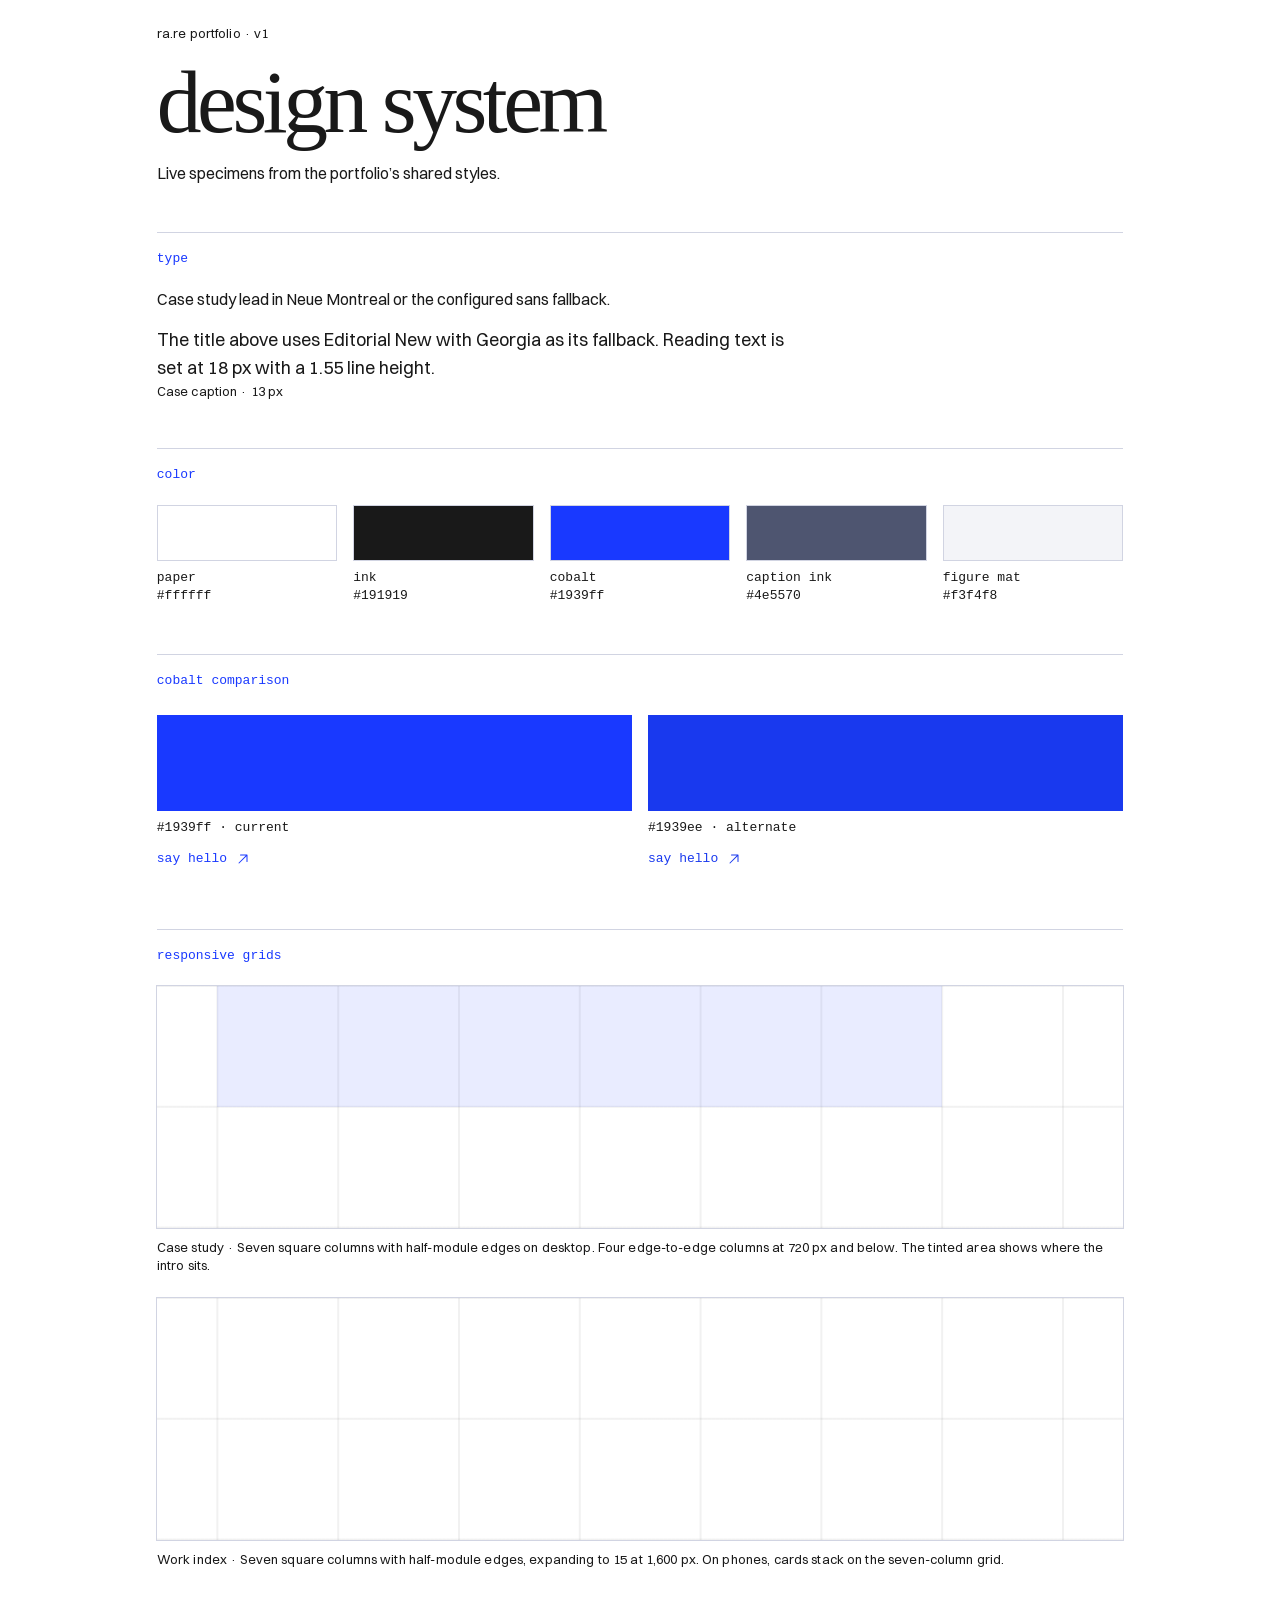
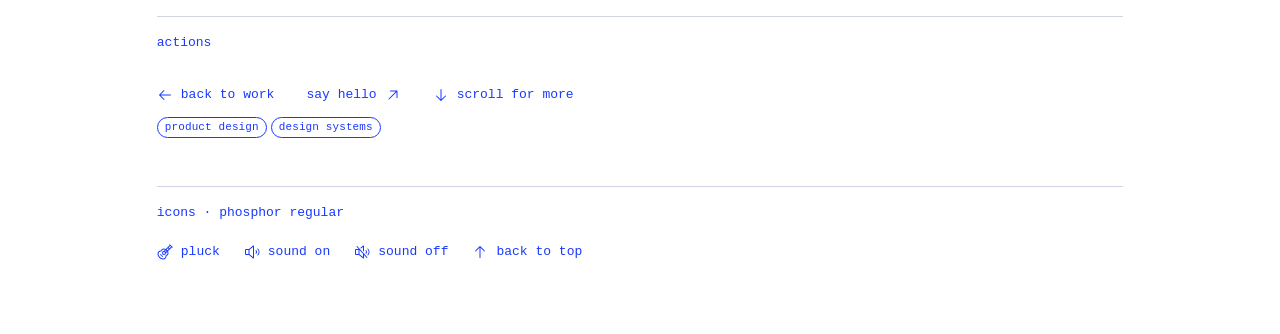
==== docs/design-system.html @ df11e6fc "Set portfolio cobalt to #1939ff and publish design system" ====
<!doctype html>
<html lang="en" data-type="editorial">
<head>
<meta charset="utf-8">
<meta name="viewport" content="width=device-width, initial-scale=1">
<title>ra.re portfolio design system v1</title>
<link rel="stylesheet" href="./variants.css?v=63">
<link rel="stylesheet" href="./content.css?v=2">
<link rel="stylesheet" href="./catalog.css?v=20">
<link rel="stylesheet" href="./work/case-study.css?v=5">
<style>
  .specimen { max-width: 1120px; padding-block: 24px 72px; }
  .specimen .work-case { padding-block: 0; }
  .specimen-section { border-top: 1px solid #d1d4e2; margin-top: 48px; padding-top: 16px; }
  .specimen-section > h2 { margin-bottom: 20px; color: var(--cobalt); font: 400 13px/1.55 var(--mono); }
  .specimen .case-reading { margin-top: 16px; }
  .specimen-actions { display: flex; flex-wrap: wrap; gap: 4px 32px; }
  .icon-samples { display: flex; flex-wrap: wrap; gap: 12px 24px; color: var(--cobalt); }
  .icon-samples > span { display: inline-flex; align-items: center; gap: 8px; font: 400 13px/1.4 var(--mono); }
  .swatches { display: grid; grid-template-columns: repeat(auto-fit, minmax(132px, 1fr)); gap: 16px; }
  .swatches figure { margin: 0; }
  .swatch { display: block; min-height: 56px; background: var(--sample); border: 1px solid #d1d4e2; }
  .swatches figcaption { margin-top: 8px; font: 400 13px/1.4 var(--mono); }
  .blue-comparison { display: grid; grid-template-columns: repeat(2, minmax(0, 1fr)); gap: 16px; margin-top: 24px; }
  .blue-comparison .swatch { min-height: 96px; border: 0; }
  .blue-comparison .cta { text-transform: lowercase; }
  .grid-specimen { container-type: inline-size; outline: 1px solid #d1d4e2; }
  .grid-specimen :is(.case-study, .work-index) { min-height: calc(2 * var(--module-size)); }
  .grid-specimen .case-study { padding-block: 0; }
  .grid-specimen .case-intro { background: #1939ff18; padding: 0; }
  .grid-specimen .work-index::before { mask-image: none; }
  .grid-caption { margin-block: 10px 24px; }
</style>
</head>
<body>
<main class="frame specimen">
  <header class="work-case">
    <p class="micro">ra.re portfolio · v1</p>
    <h1>design system</h1>
    <p>Live specimens from the portfolio’s shared styles.</p>
  </header>

  <section class="specimen-section" aria-labelledby="type-title">
    <h2 id="type-title">type</h2>
    <div class="work-case"><p>Case study lead in Neue Montreal or the configured sans fallback.</p></div>
    <p class="case-reading">The title above uses Editorial New with Georgia as its fallback. Reading text is set at 18 px with a 1.55 line height.</p>
    <p class="micro">Case caption · 13 px</p>
  </section>

  <section class="specimen-section" aria-labelledby="color-title">
    <h2 id="color-title">color</h2>
    <div class="swatches">
      <figure><span class="swatch" style="--sample:#fff"></span><figcaption>paper<br>#ffffff</figcaption></figure>
      <figure><span class="swatch" style="--sample:var(--ink)"></span><figcaption>ink<br>#191919</figcaption></figure>
      <figure><span class="swatch" style="--sample:var(--cobalt)"></span><figcaption>cobalt<br>#1939ff</figcaption></figure>
      <figure><span class="swatch" style="--sample:#4e5570"></span><figcaption>caption ink<br>#4e5570</figcaption></figure>
      <figure><span class="swatch" style="--sample:#f3f4f8"></span><figcaption>figure mat<br>#f3f4f8</figcaption></figure>
    </div>
  </section>

  <section class="specimen-section" aria-labelledby="blue-comparison">
    <h2 id="blue-comparison">cobalt comparison</h2>
    <div class="swatches blue-comparison">
      <figure style="--cobalt:#1939ff">
        <span class="swatch" style="--sample:var(--cobalt)"></span>
        <figcaption>#1939ff · current</figcaption>
        <a class="cta" href="mailto:hello@ra-re.agency"><span>say hello</span><svg class="cta-icon" aria-hidden="true"><use href="./assets/interface-icons.svg?v=3#arrow-up-right"/></svg></a>
      </figure>
      <figure style="--cobalt:#1939ee">
        <span class="swatch" style="--sample:var(--cobalt)"></span>
        <figcaption>#1939ee · alternate</figcaption>
        <a class="cta" href="mailto:hello@ra-re.agency"><span>say hello</span><svg class="cta-icon" aria-hidden="true"><use href="./assets/interface-icons.svg?v=3#arrow-up-right"/></svg></a>
      </figure>
    </div>
  </section>

  <section class="specimen-section" aria-labelledby="grid-title">
    <h2 id="grid-title">responsive grids</h2>
    <div class="grid-specimen" aria-hidden="true">
      <div class="frame case-study"><div class="case-intro"></div></div>
    </div>
    <p class="micro grid-caption">Case study · Seven square columns with half-module edges on desktop. Four edge-to-edge columns at 720 px and below. The tinted area shows where the intro sits.</p>
    <div class="grid-specimen" aria-hidden="true"><div class="work-index"></div></div>
    <p class="micro grid-caption">Work index · Seven square columns with half-module edges, expanding to 15 at 1,600 px. On phones, cards stack on the seven-column grid.</p>
  </section>

  <section class="specimen-section" aria-labelledby="actions-title">
    <h2 id="actions-title">actions</h2>
    <div class="specimen-actions">
      <a class="cta" href="./index.html#work-title">
        <svg class="cta-icon" aria-hidden="true" focusable="false"><use href="./assets/interface-icons.svg?v=3#arrow-left"/></svg>
        <span>back to work</span>
      </a>
      <a class="cta" href="mailto:hello@ra-re.agency">
        <span>say hello</span>
        <svg class="cta-icon" aria-hidden="true" focusable="false"><use href="./assets/interface-icons.svg?v=3#arrow-up-right"/></svg>
      </a>
      <a class="cta" href="./index.html#about">
        <svg class="cta-icon" aria-hidden="true" focusable="false"><use href="./assets/interface-icons.svg?v=3#arrow-down"/></svg>
        <span>scroll for more</span>
      </a>
    </div>
    <div class="catalog-tags"><span class="micro">product design</span><span class="micro">design systems</span></div>
  </section>
  <section class="specimen-section" aria-labelledby="icons-title">
    <h2 id="icons-title">icons · phosphor regular</h2>
    <div class="icon-samples">
      <span><svg class="cta-icon" aria-hidden="true"><use href="./assets/interface-icons.svg?v=3#guitar"/></svg>pluck</span>
      <span><svg class="cta-icon" aria-hidden="true"><use href="./assets/interface-icons.svg?v=3#speaker"/></svg>sound on</span>
      <span><svg class="cta-icon" aria-hidden="true"><use href="./assets/interface-icons.svg?v=3#speaker-muted"/></svg>sound off</span>
      <span><svg class="cta-icon" aria-hidden="true"><use href="./assets/interface-icons.svg?v=3#arrow-up"/></svg>back to top</span>
    </div>
  </section>
</main>
</body>
</html>
---- docs/variants.css ----
@font-face{font-family:Geist;src:url('./assets/Geist.woff2') format('woff2');font-weight:400 600;font-display:swap}
@font-face{font-family:"Neue Montreal Mono";src:url('./assets/local-fonts/PPNeueMontrealMono-Book.otf') format('opentype'),local("PPNeueMontrealMono-Book"),local("PP Neue Montreal Mono Book");font-weight:400;font-display:swap}
@font-face{font-family:Switzer;src:url('./assets/Switzer-Regular.woff2') format('woff2');font-weight:400;font-display:swap}
@font-face{font-family:Eiko;src:local('PPEiko-MediumItalic'),local('PP Eiko Medium Italic');font-style:italic;font-weight:500}
@font-face{font-family:Editorial;src:url('./assets/local-fonts/PPEditorialNew-Regular.otf') format('opentype'),local('PPEditorialNew-Regular'),local('PP Editorial New Regular');font-weight:400}
@font-face{font-family:Montreal;src:url('./assets/local-fonts/PPNeueMontreal-Regular.otf') format('opentype'),local('PPNeueMontreal-Regular'),local('PP Neue Montreal Regular');font-weight:400}
:root{color-scheme:light;--ink:#191919;--cobalt:#1939ff;--margin:clamp(24px,6vw,100px);--sans:Geist,Switzer,Arial,sans-serif;--mono:"Neue Montreal Mono",ui-monospace,monospace;--micro:var(--mono);--case-face:Eiko,Georgia,serif;--case-style:italic;--case-weight:500}
:root[data-type="editorial"]{--sans:Montreal,Switzer,Arial,sans-serif;--micro:var(--sans);--case-face:Editorial,Georgia,serif;--case-style:normal;--case-weight:400}
*{box-sizing:border-box}
[hidden]{display:none!important}
body{margin:0;color:var(--ink);background:white;font-family:var(--sans)}
main{background:white}
h1,h2,h3,p,ul{margin:0}
.frame,.ribbon-intro,.ribbon-controls{width:min(100%,1600px);margin-inline:auto;padding-inline:var(--margin)}
.grid{display:grid;grid-template-columns:repeat(12,minmax(0,1fr));column-gap:24px}
.paper{position:relative;isolation:isolate}
.paper::before{
  content:"";
  position:absolute;
  inset:0;
  z-index:-1;
  pointer-events:none;
  background-image:radial-gradient(circle,rgba(25,57,255,.52) .82px,transparent 1.17px);
  background-size:15px 15px;
  background-position:6px 6px;

}
.paper::before,.dot-study{
  opacity:var(--hero-dot-opacity,1);
  mask-image:linear-gradient(to bottom,#000 0%,#000 var(--hero-dot-fade-start,0px),transparent var(--hero-dot-fade-end,100%));
}
.ribbon-page .paper::before{display:none}
.dot-study,.paper:not(.has-dot-study)::before{
  position:fixed;inset:0;width:100%;height:100dvh;
  z-index:-1;pointer-events:none;
  mask-image:linear-gradient(#000,rgba(0,0,0,.42) 66%,transparent);
}
.ribbon-art svg{touch-action:pan-y pinch-zoom;user-select:none}
@media(prefers-reduced-motion:no-preference){
  #track{
    cursor:url("./assets/wand-cursor.svg?v=3") 10 10,crosshair;
  }
  #track:active{cursor:grabbing}
}
.ribbon-intro{padding-block:clamp(240px,60vh,720px) clamp(140px,27vh,360px);display:grid;justify-items:center;gap:20px;text-align:center;font-family:var(--mono)}
.ribbon-intro{font:400 13px/1.55 var(--mono);scroll-margin-top:60px}
.ribbon-intro h1{font:inherit}
.ribbon-intro > p{max-width:48ch;text-wrap:balance}
.ribbon-page{overflow-x:clip;text-transform:lowercase;--footer-edge:12px;--footer-row:44px}
.ribbon-art{
  width:100%;
  margin-inline:auto;
  position:relative;
  z-index:0;
}
.ribbon-art svg{overflow:visible}
.ribbon-rainbow{pointer-events:none}
.ribbon-rainbow path{fill:none}

.ribbon-art svg{width:100%;height:auto;display:block}
#track{fill:none;stroke:url(#ribbon-blue);stroke-width:68;stroke-linecap:round;stroke-linejoin:round}
.ribbon-hero{
  --hero-top:calc(60px + clamp(36px,6vw,88px));
  --controls-inset:clamp(96px,10svh,124px);
  min-height:calc(100svh - var(--hero-top));
  display:grid;
  grid-template-rows:minmax(0,1fr) auto;
  padding-bottom:var(--controls-inset);
  margin-bottom:40svh;
}
.ribbon-hero .ribbon-art{align-self:center}
.ribbon-hero .ribbon-art svg{
  max-height:max(72px,calc(100svh - var(--hero-top) - var(--controls-inset) - 52px));
}
.ribbon-controls[inert]{visibility:hidden}
.ribbon-controls{position:relative;z-index:1;display:flex;justify-content:center;align-items:center;gap:8px;padding-top:8px}
button{min-height:44px;padding:0 12px;border:0;background:transparent;color:inherit;font:inherit;font-size:14px;text-decoration:underline;text-underline-offset:4px;cursor:pointer}
a{color:inherit;text-underline-offset:.24em}
:focus-visible{outline:2px solid var(--cobalt);outline-offset:4px}
.work-index{padding-block:clamp(96px,13vw,184px)}
.work-overview #work-title{grid-column:1/4;font-size:22px;font-weight:400;letter-spacing:-.035em}
.work-list{grid-column:5/-1;list-style:none;padding:0}
.work-list li,.work-list a{display:flex;justify-content:space-between;align-items:baseline;gap:12px}
.work-list li{border-top:1px solid #bbb;padding:14px 0;font-size:clamp(19px,2.2vw,30px)}
.work-list a{width:100%}
.work-list li+li{margin-left:12%}
.micro{font:400 13px/1.4 var(--micro);letter-spacing:.01em}
.case{padding-block:clamp(96px,13vw,184px)}
.case-heading{margin-bottom:clamp(28px,5vw,72px)}
.case-heading h2{margin-top:16px;font-family:var(--case-face);font-size:clamp(44px,9.2vw,132px);font-weight:var(--case-weight);font-style:var(--case-style);letter-spacing:-.055em;line-height:1}
.case-art{background:var(--cobalt);color:white;min-height:clamp(260px,54vw,760px);display:grid;align-items:end;padding:clamp(16px,3vw,44px)}
.type-preview{padding-block:24px 40px;font-size:14px}
.type-preview fieldset{border:0;margin:0;padding:0}
.type-preview label{display:inline-flex;align-items:center;gap:5px;min-height:44px;margin-right:12px}
.font-status{font-size:13px;color:#555}
@media(max-width:640px){
  :root{--margin:24px}
  .grid{grid-template-columns:1fr;row-gap:24px}
  .work-overview #work-title,.work-list{grid-column:1/-1}
  .ribbon-art svg{aspect-ratio:360/342}
  .ribbon-controls button{padding-inline:0}
  .work-list li+li{margin-left:0}
}


.hero-menu{
  display:flex;
  align-items:center;
  justify-content:center;
  gap:8px;
  position:sticky;
  top:0;
  z-index:2;
  padding-block:8px;
  background:transparent;
  font:400 13px/1.4 var(--mono);
}
.hero-menu details{z-index:1}

.menu-toggle-icon path {
  transform-origin: center;
  transition: transform 240ms ease, opacity 140ms ease;
}

.hero-menu details[open] .menu-toggle-icon path:first-child {
  transform: rotate(45deg) translateY(5px);
}

.hero-menu details[open] .menu-toggle-icon path:nth-child(2) {
  opacity: 0;
  transform: scaleX(.45);
}

.hero-menu details[open] .menu-toggle-icon path:last-child {
  transform: rotate(-45deg) translateY(-5px);
}

@media (prefers-reduced-motion: reduce) {
  .menu-toggle-icon path { transition: none; }
}

.cta{
  display:inline-flex;
  align-items:center;
  gap:8px;
  min-width:44px;
  min-height:44px;
  color:var(--cobalt);
  font:400 13px/1.4 var(--mono);
  text-decoration:none;
  text-underline-offset:.24em;
}
@media(hover:hover){
  .cta:hover{text-decoration:underline}
}
.cta:focus-visible{
  outline:2px solid currentColor;
  outline-offset:3px;
}
.cta-icon{
  flex:none;
  width:16px;
  height:16px;
}
.hero-menu :is(.header-contact,.case-back){
  position:absolute;
  white-space:nowrap;
}
.header-contact{inset-inline-end:clamp(12px,3vw,40px)}
.hero-menu:has(details[open]) .header-contact{visibility:hidden}
.hero-menu summary{
  justify-content:center;
  padding-inline:10px;
  height:44px;
  list-style:none;
  cursor:pointer;
}
.hero-menu summary::-webkit-details-marker{display:none}
.hero-menu nav{
  position:absolute;
  top:100%;
  left:50%;
  transform:translateX(-50%);
  display:grid;
  min-width:160px;
  padding:8px 12px;
  background:white;
  border:1px solid #dedede;
}
.hero-menu nav a{display:block;padding:10px 4px}

.paper{
  margin-top:-60px;
  padding-top:calc(60px + clamp(36px,6vw,88px));
}
.hero-note{
  font:400 13px/1.55 var(--mono);
  color:#353541;
}

.hero-menu .motion-toggle{
  padding-inline:4px;
  text-align:left;
  font:inherit;
}

@media(hover:hover) and (pointer:fine){
  .ribbon-page{cursor:url("./assets/arrow-cursor.svg?v=3") 15 15,auto}
}

.ribbon-shading{pointer-events:none}
.ribbon-shading path{fill:none;stroke-linecap:round;stroke-linejoin:round}
#track.has-shading{stroke:transparent}

@media(hover:hover) and (pointer:fine){
  .ribbon-page[data-cursor="soft"]{cursor:url("./assets/cursor-soft.svg") 4 3,auto}
  .ribbon-page[data-cursor="flat"]{cursor:url("./assets/cursor-flat.svg?v=2") 11 11,auto}
}

.hero-menu,
.ribbon-intro,
.ribbon-intro .hero-note{
  color:var(--cobalt);
  text-transform:lowercase;
}

.work-index,
.case-study{
  position:relative;
  isolation:isolate;
  --module-size:12.5cqw;
  --grid-offset:calc(var(--module-size) / 2);
}
.work-index{
  container-type:inline-size;
  --inner-columns:7;
  --module-size:calc(100cqw / (var(--inner-columns) + 1));
  --panel-inset:.75px;
  --panel-padding:clamp(15px,1.65vw,30px);
  padding-block:0;
  scroll-margin-top:48px;
}
.work-index > .frame{
  width:100%;
  padding:0 calc(var(--module-size) / 2);
  grid-template-columns:repeat(var(--inner-columns),minmax(0,1fr));
  gap:0;
}
.work-index > .work-overview{
  padding-block:round(up,max(115vh,calc(3 * var(--module-size))),var(--module-size)) var(--module-size);
}
.work-index > .case{
  padding-block:var(--module-size);
}
.work-index :is(.ribbon-intro,.case-heading),
.work-overview > #work-title{
  --panel-gutter:calc(2 * var(--panel-inset));
  justify-self:start;
  align-self:start;
  width:fit-content;
  width:calc-size(max-content,round(up,size + var(--panel-gutter),var(--module-size)) - var(--panel-gutter));
  max-width:calc(100% - var(--panel-gutter));
  height:calc-size(auto,round(up,size + var(--panel-gutter),var(--module-size)) - var(--panel-gutter));
  margin:var(--panel-inset);
  padding:var(--panel-padding);
  background:#fff;
}
.work-index .case > *{grid-column:1/-1}
.work-index .case-art{
  grid-column:1/span 4;
  margin:var(--panel-inset);
  padding:var(--panel-padding);
  min-height:calc(3 * var(--module-size) - 2 * var(--panel-inset));
}
.work-overview #work-title{grid-column:1/3}
.work-index .work-list{
  grid-column:3/-1;
  display:grid;
  margin:0;
}
.work-index .work-list li{
  width:calc(3 * var(--module-size) - 2 * var(--panel-inset));
  height:calc(var(--module-size) - 2 * var(--panel-inset));
  margin:var(--panel-inset);
  padding:8px var(--panel-padding);
  background:#fff;
  border:0;
  align-items:center;
}
.work-index .work-list a{
  min-height:44px;
  align-items:center;
}
.portfolio-footer{
  display:grid;
  grid-template-rows:var(--footer-row);
  align-content:end;
  align-items:center;
  min-height:max(var(--module-size),calc(var(--footer-row) + 2 * var(--footer-edge)));
  padding-bottom:var(--footer-edge);
  color:var(--cobalt);
  font:400 13px/1.4 Montreal,Switzer,Arial,sans-serif;
}
.portfolio-footer p{
  grid-row:1;
  padding-inline:clamp(5px,1vw,12px);
  text-align:center;
}
.footer-copyright{grid-column:3}
.footer-name{grid-column:4}
.footer-agency{grid-column:7}
.portfolio-footer .footer-agency{text-align:right}
.work-index::before,
.case-study::before{
  content:"";
  position:absolute;
  inset:0;
  z-index:-1;
  pointer-events:none;
  --gridline:color-mix(in srgb, rgba(25,57,255,.20), rgba(119,119,119,.10) var(--grid-gray,100%));
  background-image:
    linear-gradient(to right,var(--gridline) .5px,transparent .5px,transparent calc(100% - .5px),var(--gridline) calc(100% - .5px)),
    linear-gradient(to bottom,var(--gridline) .5px,transparent .5px,transparent calc(100% - .5px),var(--gridline) calc(100% - .5px));
  background-size:var(--module-size) var(--module-size);
  background-position:var(--grid-offset) 0,0 0;
}
.work-index::before{
  mask-image:linear-gradient(transparent,#000 min(11vw,104px),#000 calc(100% - var(--module-size)),transparent);
}
@media(max-width:720px){
  .case-study{--module-size:25cqw;--grid-offset:0px}
  .work-index > .frame{
    grid-template-columns:repeat(var(--inner-columns),minmax(0,1fr));
    row-gap:0;
  }
  .work-overview #work-title,.work-index .work-list{grid-column:1/-1}
  .footer-copyright{grid-column:1 / span 2}
  .footer-name{grid-column:3 / span 3}
  .footer-agency{grid-column:6 / -1}
}

@media(max-width:360px){
  .portfolio-footer{font-size:11px}
}

@media(max-width:420px){
  .work-index .work-list li{width:calc(4 * var(--module-size) - 2 * var(--panel-inset))}
}

.work-grid-motion{
  position:fixed;
  inset:0;
  width:100%;
  height:100dvh;
  visibility:hidden;
  z-index:-1;
  pointer-events:none;
}
.paper:has(.work-grid-motion) .work-index::before{opacity:var(--grid-settle,0)}
.is-forming-grid .work-grid-motion{visibility:visible}

.hero-menu summary .menu-close-icon,
.hero-menu details[open] .menu-open-icon{display:none}
.hero-menu details[open] .menu-close-icon{display:block}
.back-to-top{
  position:fixed;
  left:var(--footer-edge);
  bottom:var(--footer-edge);
  z-index:3;
  display:grid;
  place-items:center;
  width:var(--footer-row);
  height:var(--footer-row);
  color:var(--cobalt);
  background:white;
}
.back-to-top:hover{background:#eef0ff}
.work-list .micro svg{vertical-align:middle}

.work-grid-reveal::before{
  clip-path:inset(0 0 max(0px,calc(100% - var(--grid-reveal,0px))) 0);
}

.work-index > .work-intro{
  display:grid;
  grid-template-columns:1fr;
  padding-top:var(--module-size);
}
.work-index .ribbon-intro{
  align-content:center;
}
@media(min-width:721px){
  .work-index > .work-intro{grid-template-columns:repeat(var(--inner-columns),minmax(0,1fr))}
  .work-index .ribbon-intro{grid-column:1/-1}
}
@media(min-width:1600px){
  .work-index{--inner-columns:15}
  .work-index .footer-agency{grid-column:-3}
}
.work-grid-reveal > .work-overview{
  padding-top:var(--module-size);
}

.sound-toggle{
  display:grid;place-items:center;width:44px;height:44px;
  color:#c32638;background:none;border:0;cursor:pointer;
}
.sound-toggle[aria-pressed="true"]{color:var(--cobalt)}

@media(prefers-reduced-motion:reduce){
  .ribbon-hero{margin-bottom:0}
}

@media (max-width: 720px), (hover: none) and (pointer: coarse){
  .ribbon-hero{margin-bottom:0}
}
---- docs/content.css ----
.wechselspiel-case {
  background: #fff;
}

.wechselspiel-case figure {
  margin: 0;
}

.wechselspiel-case .wechselspiel-menu {
  padding: clamp(16px, 4vw, 64px);
  background: var(--cobalt);
  color: #fff;
}

.wechselspiel-case .wechselspiel-pair {
  display: grid;
  grid-template-columns: repeat(2, minmax(0, 1fr));
  align-items: center;
  gap: clamp(8px, 3vw, 40px);
  max-width: 660px;
  margin-inline: auto;
}

.wechselspiel-case img {
  display: block;
  width: 100%;
  height: auto;
}

.wechselspiel-case figcaption {
  margin: 16px auto 0;
  max-width: 660px;
}

.wechselspiel-case .wechselspiel-process {
  padding: clamp(40px, 8vw, 120px) clamp(20px, 4vw, 56px) 0;
}

.wechselspiel-case .wechselspiel-process h3 {
  width: fit-content;
  border: 1px solid var(--cobalt);
  border-radius: 999px;
  padding: .15em .5em .25em;
  color: var(--cobalt);
  font: 400 clamp(32px, 7vw, 96px)/1 var(--sans);
  letter-spacing: -.055em;
}

.wechselspiel-case .wechselspiel-process p {
  max-width: 62ch;
  margin-block: clamp(24px, 4vw, 56px);
  font-size: clamp(16px, 1.8vw, 22px);
  line-height: 1.5;
}

.work-index > .project-index {
  padding-block: clamp(48px, 9vw, 140px);
}

#more-work { scroll-margin-top: 64px; }

.project-group {
  background: #fff;
  padding: clamp(20px, 4vw, 56px);
}

.project-group + .project-group {
  margin-top: clamp(30px, 6vw, 90px);
}

.project-group h2 {
  font-size: clamp(20px, 2vw, 28px);
  font-weight: 400;
  margin-bottom: 24px;
}

.project-grid {
  display: grid;
  grid-template-columns: repeat(2, minmax(0, 1fr));
  gap: clamp(28px, 5vw, 72px) clamp(16px, 3vw, 48px);
  list-style: none;
  padding: 0;
}

.project-group:first-child .project-card:first-child {
  grid-column: 1 / -1;
}

.project-card a {
  display: block;
  text-decoration: none;
}

.project-card a:hover h3 {
  color: var(--cobalt);
  text-decoration: underline;
}

.project-card-caption {
  padding-top: 14px;
}

.project-card-caption h3 {
  font-size: clamp(20px, 2.4vw, 34px);
  font-weight: 400;
  line-height: 1.1;
  letter-spacing: -.035em;
  margin: 6px 0 8px;
}

.project-card-caption p {
  max-width: 56ch;
  line-height: 1.45;
}

.work-cover {
  position: relative;
  isolation: isolate;
  display: grid;
  align-content: end;
  overflow: hidden;
  aspect-ratio: 8 / 5;
  padding: 6%;
  background: #edf0ff;
  color: #152cce;
}

.work-cover > span {
  position: relative;
  font-family: var(--case-face);
  font-style: var(--case-style);
  font-weight: var(--case-weight);
  font-size: clamp(27px, 4.6vw, 76px);
  line-height: .95;
  letter-spacing: -.045em;
  text-wrap: balance;
}

.work-cover img {
  position: absolute;
  inset: 0;
  width: 100%;
  height: 100%;
  object-fit: contain;
}

.cover-image {
  aspect-ratio: 2 / 1;
}

.cover-image img {
  object-fit: cover;
  object-position: center top;
}

.cover-mark img {
  inset: 14%;
  width: 72%;
  height: 72%;
}

.cover-composition {
  position: absolute;
  inset: 0;
  z-index: -1;
  pointer-events: none;
}

.cover-composition i {
  position: absolute;
  display: block;
  border: 1px solid currentColor;
  opacity: .5;
}

.cover-grid {
  color: #fff;
  background: #1939ff;
}

.cover-grid .cover-composition {
  background-image:
    linear-gradient(to right, #ffffff40 1px, transparent 1px),
    linear-gradient(to bottom, #ffffff40 1px, transparent 1px);
  background-size: 12.5% 20%;
}

.cover-grid i { inset: 20% 12.5% 40% 37.5%; }
.cover-grid i:nth-child(2) { inset: 40% 25% 40% 25%; }
.cover-grid i:nth-child(3) { inset: 20% 62.5% 20% 12.5%; }
.cover-sequence i { inset: 14% 18% 39% 49%; border-radius: 50%; }
.cover-sequence i:nth-child(2) { transform: translateX(-40%); }
.cover-sequence i:nth-child(3) { transform: translateX(40%); }
.cover-steps i { inset: 12% 16% 61% 52%; background: #1939ff1c; }
.cover-steps i:nth-child(2) { transform: translate(-25%, 60%); }
.cover-steps i:nth-child(3) { transform: translate(-50%, 120%); }
.cover-query i { inset: 26% 14% 56% 14%; border-radius: 999px; }
.cover-query i:nth-child(2) { inset: 32% auto auto 20%; width: 18%; }
.cover-query i:nth-child(3) { inset: 47% 34% auto 20%; }
.cover-signal { color: #fff; background: #131e6a; }
.cover-signal i { inset: 5% 8% 35% 38%; transform: rotate(-25deg); border-radius: 50%; }
.cover-signal i:nth-child(2) { transform: rotate(0); }
.cover-signal i:nth-child(3) { transform: rotate(25deg); }
.cover-wordmark { align-content: center; text-align: center; background: #f3f3ef; }
.cover-wordmark i { inset: 8%; }
.cover-wordmark i:nth-child(n + 2) { display: none; }

.work-case-page { text-transform: lowercase; }
.work-case { padding-block: clamp(28px, 6vw, 92px); }
.work-case header { max-width: 72ch; }
.work-case h1 {
  font-family: var(--case-face);
  font-style: var(--case-style);
  font-weight: var(--case-weight);
  font-size: clamp(38px, 7vw, 100px);
  line-height: .99;
  letter-spacing: -.05em;
  margin-block: 16px;
  text-wrap: balance;
}
.work-case header > p:last-child { font-size: clamp(17px, 2vw, 23px); line-height: 1.45; }
.case-visuals { display: grid; gap: 24px; margin-block: clamp(28px, 5vw, 72px); }
.case-visuals figure { margin: 0; }
.case-visuals figure img { display: block; width: 100%; max-height: 75svh; object-fit: contain; background: #edf0ff; }
.case-visuals figcaption { margin-top: 8px; }
.case-visuals .work-cover { aspect-ratio: 2 / 1; }
.case-reading { display: grid; gap: 18px; max-width: 64ch; font-size: 18px; line-height: 1.55; }
.case-takeaway { border-top: 1px solid #d1d4e2; padding-top: 16px; color: var(--cobalt); }

@media (max-width: 720px) {
  .project-grid { grid-template-columns: minmax(0, 1fr); }
  .work-cover > span { font-size: clamp(29px, 8vw, 53px); }
}

.wechselspiel-case .case-heading h1 {
  margin-top: 16px;
  font-family: var(--case-face);
  font-size: clamp(44px, 9.2vw, 132px);
  font-weight: var(--case-weight);
  font-style: var(--case-style);
  letter-spacing: -.055em;
  line-height: 1;
}
---- docs/catalog.css ----
.work-intro .ribbon-intro {
  justify-items: start;
  align-content: start;
  text-align: left;
  background: white;
}

.about-panel h1,
.catalog .project-group > h2 {
  color: var(--cobalt);
  font: 400 13px/1.55 var(--mono);
}

.back-to-top[hidden] { display: none; }

.back-to-top.scroll-for-more {
  display: inline-flex;
  width: auto;
  padding-inline: 11px;
}

.back-to-top.scroll-for-more:hover { background: white; }

@media (prefers-reduced-motion: no-preference) {
  .scroll-for-more svg { animation: scroll-cue-float 1.9s ease-in-out infinite; }
}

@keyframes scroll-cue-float {
  0%, 100% { transform: translateY(-3px); }
  50% { transform: translateY(3px); }
}

@media (min-width: 721px) {
  .work-intro .about-panel { grid-column: 4 / -2; }
}

.work-index > .catalog {
  padding: 0 0 var(--module-size);
}

.catalog .project-group {
  padding: 0;
  background: transparent;
}

.catalog .project-group > h2 {
  min-height: var(--module-size);
  display: flex;
  align-items: start;
  width: calc(2 * var(--module-size));
  padding: var(--panel-padding);
  margin: 0 0 0 var(--grid-offset);
  background: white;
  scroll-margin-top: 64px;
}

.catalog .project-grid {
  /* The two outer half modules let artwork meet either edge of the page. */
  grid-template-columns: var(--grid-offset) repeat(var(--inner-columns), minmax(0, 1fr)) var(--grid-offset);
  grid-auto-rows: var(--module-size);
  gap: 0;
}

.catalog .project-group .project-card:nth-child(n) {
  grid-column: var(--columns);
  grid-row: var(--rows);
  min-width: 0;
  min-height: 0;
  scroll-margin-top: 72px;
}

.catalog .project-card a {
  height: 100%;
  position: relative;
  isolation: isolate;
}

.catalog .work-cover {
  height: 100%;
  aspect-ratio: auto;
}

.catalog .review-contain { background: #f2f3f5; }
.catalog .review-contain img { inset: 7%; width: 86%; height: 86%; }
.catalog .review-bleed img { object-fit: cover; }
.catalog .wechselspiel-cover {
  grid-template-columns: repeat(2, minmax(0, 1fr));
  place-content: center;
  align-items: center;
  gap: 8%;
  background: var(--cobalt);
}

.catalog .wechselspiel-cover img {
  position: static;
  width: auto;
  height: 100%;
  max-width: 100%;
  max-height: calc(var(--module-size) * 2.4);
}
.catalog .wechselspiel-cover img:first-child { justify-self: end; }

.catalog .project-card-caption {
  position: absolute;
  inset: auto 0 0;
  z-index: 1;
  display: grid;
  justify-items: start;
  gap: 4px;
  padding: clamp(10px, 1.4vw, 20px);
  color: var(--ink);
  pointer-events: none;
  opacity: 0;
  transform: translateY(5px);
  transition: opacity 180ms ease, transform 220ms ease;
}

.catalog .project-card a:is(:hover, :focus-visible) .project-card-caption {
  opacity: 1;
  transform: none;
}

@media (hover: hover) and (pointer: fine) {
  .catalog .project-card a:hover {
    cursor: url("./assets/project-cursor.svg?v=2") 46 23, pointer;
  }
}
.catalog .project-card a:focus-visible { outline-offset: -3px; z-index: 2; }
.catalog .project-card-caption h3 {
  order: -1;
  max-width: 100%;
  margin: 0;
  padding: 4px 8px;
  background: white;
  color: var(--ink);
  text-decoration: none;
  font-size: clamp(14px, 1.35vw, 20px);
  font-weight: 400;
  line-height: 1.2;
}

.catalog .project-card-caption p {
  position: absolute;
  width: 1px;
  height: 1px;
  overflow: hidden;
  clip-path: inset(50%);
}

.catalog-tags { display: flex; flex-wrap: wrap; gap: 4px; }
.catalog-tags .micro {
  max-width: 100%;
  padding: 2px 7px;
  border: 1px solid var(--cobalt);
  border-radius: 999px;
  background: white;
  color: var(--cobalt);
  font: 400 11px/1.4 var(--mono);
}

.catalog-diagram { background: #f3f4fc; color: var(--cobalt); }
.catalog .cover-signal { color: #fff; background: #131e6a; }

/* Irregular spacing, with each composition snapped to the existing grid. */
#wechselspiel { --columns: 1 / 5; --rows: 1 / 4; }
#design-daily { --columns: 6 / 10; --rows: 2 / 4; }
#deck-studio { --columns: 5 / 10; --rows: 5 / 8; }
#comdirect { --columns: 1 / 4; --rows: 6 / 9; }
#comdirect-antragsstrecke { --columns: 7 / 10; --rows: 9 / 12; }
#comdirect-self-help { --columns: 2 / 6; --rows: 10 / 12; }
#autoscout24 { --columns: 3 / 10; --rows: 13 / 17; }
#cariad-futures-2025-plus { --columns: 1 / 6; --rows: 18 / 21; }
#licensight { --columns: 7 / 10; --rows: 19 / 22; }
#zulu5 { --columns: 2 / 5; --rows: 22 / 25; }
#telekom { --columns: 6 / 10; --rows: 23 / 26; }
#teambank { --columns: 1 / 5; --rows: 26 / 29; }
#jogo-bonito { --columns: 6 / 10; --rows: 27 / 30; }

@media (min-width: 1600px) {
  .work-intro .about-panel { grid-column: 8 / -2; }
  .catalog .project-group > h2 {
    margin-inline-start: calc(var(--grid-offset) + 4 * var(--module-size));
  }
  #wechselspiel { --columns: 1 / 9; --rows: 1 / 6; }
  #design-daily { --columns: 10 / 18; --rows: 3 / 6; }
  #deck-studio { --columns: 9 / 18; --rows: 8 / 13; }
  #comdirect { --columns: 1 / 7; --rows: 9 / 14; }
  #comdirect-antragsstrecke { --columns: 13 / 18; --rows: 15 / 21; }
  #comdirect-self-help { --columns: 2 / 12; --rows: 16 / 20; }
  #autoscout24 { --columns: 5 / 18; --rows: 22 / 29; }
  #cariad-futures-2025-plus { --columns: 1 / 11; --rows: 30 / 36; }
  #licensight { --columns: 13 / 18; --rows: 34 / 40; }
  #zulu5 { --columns: 4 / 12; --rows: 37 / 42; }
  #telekom { --columns: 8 / 18; --rows: 43 / 49; }
  #teambank { --columns: 1 / 6; --rows: 45 / 49; }
  #jogo-bonito { --columns: 4 / 15; --rows: 50 / 56; }
}

@media (max-width: 720px) {
  .work-index > .work-intro {
    grid-template-columns: repeat(var(--inner-columns), minmax(0, 1fr));
  }

  .work-index .work-intro .ribbon-intro {
    grid-column: 1 / span 5;
    justify-self: stretch;
    width: auto;
    overflow-wrap: anywhere;
  }

  .catalog .project-group > h2 {
    width: calc(4 * var(--module-size));
    padding-block: 0;
    align-items: center;
  }
  .catalog .project-grid {
    grid-auto-rows: auto;
    row-gap: var(--module-size);
  }
  .catalog .project-group .project-card:nth-child(n) { grid-area: auto / 3 / span 1 / -3; }
  .catalog .work-cover { height: calc(4 * var(--module-size)); }
  .catalog .project-card-caption {
    position: static;
    align-content: start;
    grid-auto-rows: max-content;
    min-height: var(--module-size);
    height: calc-size(auto, round(up, size, var(--module-size)));
    padding: 10px;
    background: white;
    opacity: 1;
    transform: none;
    transition: none;
  }
  .catalog .project-card-caption h3 {
    position: absolute;
    width: 1px;
    height: 1px;
    padding: 0;
    overflow: hidden;
    clip-path: inset(50%);
  }
  .catalog .catalog-tags { align-items: flex-start; }
  .catalog .catalog-tags .micro {
    display: inline-flex;
    align-items: center;
    align-self: start;
    flex: 0 0 auto;
    overflow-wrap: anywhere;
  }
  .catalog .wechselspiel-cover img { max-height: calc(var(--module-size) * 3.3); }
}

@media (hover: none) and (width > 720px) {
  .catalog .project-card-caption { opacity: 1; transform: none; }
  .catalog .catalog-tags { display: none; }
  .catalog .project-card a:focus-visible .catalog-tags { display: flex; }
}

@media (prefers-reduced-motion: reduce) {
  .catalog .project-card-caption { transition: none; }
}
---- docs/work/case-study.css ----
.work-case-page { container-type: inline-size; }

.work-case-page > .hero-menu { background: white; }

.hero-menu .case-back {
  inset-inline-start: clamp(12px, 3vw, 40px);
}

.work-case-page > .portfolio-footer {
  --module-size: 12.5cqw;
  --footer-edge: 12px;
  --footer-row: 44px;
  width: 100%;
  grid-template-columns: repeat(7, minmax(0, 1fr));
  gap: 0;
  padding-inline: 6.25cqw;
}

.case-study {
  --case-inset: clamp(16px, 2.5vw, 38px);
  display: grid;
  grid-template-columns: repeat(7, minmax(0, 1fr));
  align-items: start;
  row-gap: var(--module-size);
  width: 100%;
  padding: var(--module-size) var(--grid-offset);
  overflow-wrap: break-word;
}

.case-study > * { grid-column: 1 / -1; }

.case-study :is(.case-intro, .case-reading, .case-takeaway, .wechselspiel-process) {
  width: auto;
  max-width: none;
  padding: var(--case-inset);
  background: white;
  border: 1px solid transparent;
  background-clip: padding-box;
  min-height: var(--module-size);
  height: calc-size(auto, round(up, size, var(--module-size)));
}

.case-study .case-intro { grid-column: 1 / span 6; }
.case-study :is(.case-reading, .case-takeaway) { grid-column: 1 / span 4; }
.case-study .case-intro > p:last-child { max-width: 48ch; text-wrap: pretty; }
.case-study .case-reading > p { max-width: 64ch; }
.case-study .case-reading { align-content: start; }
.case-study figure { min-width: 0; margin: 0; }

.case-image {
  display: grid;
  grid-template-columns: minmax(0, 1fr);
  place-items: center;
  min-height: var(--module-size);
  height: calc-size(auto, round(up, size, var(--module-size)));
  padding: var(--case-inset);
  background: #f3f4f8;
  border: 1px solid transparent;
  background-clip: padding-box;
}

.case-image img {
  display: block;
  max-width: 100%;
  max-height: 78svh;
  width: auto;
  height: auto;
  object-fit: contain;
}

.case-study .case-figure figcaption,
.case-study .wechselspiel-process figcaption {
  width: auto;
  max-width: none;
  margin: 0;
  padding: var(--case-inset);
  color: #4e5570;
  background: white;
  border: 1px solid transparent;
  background-clip: padding-box;
}

.case-study .case-figure figcaption {
  height: calc-size(auto, round(up, size, var(--module-size)));
}

.case-figure--compact .case-image img { max-height: min(62svh, 540px); }

.case-gallery {
  display: grid;
  grid-template-columns: repeat(7, minmax(0, 1fr));
  align-items: start;
}

.case-gallery > :first-child { grid-column: 1 / span 3; }
.case-gallery > :nth-child(2) { grid-column: 5 / -1; }
.case-gallery > :only-child { grid-column: 1 / -1; }

.case-study > .case-takeaway {
  font-size: clamp(17px, 2vw, 23px);
  line-height: 1.45;
}


.case-study .wechselspiel-menu {
  min-height: var(--module-size);
  height: calc-size(auto, round(up, size, var(--module-size)));
}

.case-study .wechselspiel-menu figcaption {
  background: transparent;
  height: auto;
  padding: var(--case-inset) 0 0;
  color: #fff;
}

.case-study .wechselspiel-process h2 {
  width: fit-content;
  border: 1px solid var(--cobalt);
  border-radius: 999px;
  padding: .15em .5em .25em;
  margin-bottom: clamp(24px, 5vw, 64px);
  color: var(--cobalt);
  font: 400 clamp(32px, 7vw, 96px)/1 var(--sans);
  letter-spacing: -.055em;
}
.case-study .wechselspiel-menu img { max-height: 76svh; object-fit: contain; }

@media (max-width: 720px) {
  .case-study { grid-template-columns: repeat(4, minmax(0, 1fr)); }
  .case-study :is(.case-intro, .case-reading, .case-takeaway) { grid-column: 1 / -1; }
  .case-gallery { grid-template-columns: minmax(0, 1fr); row-gap: var(--module-size); }
  .case-gallery > :nth-child(n) { grid-column: 1 / -1; }
}
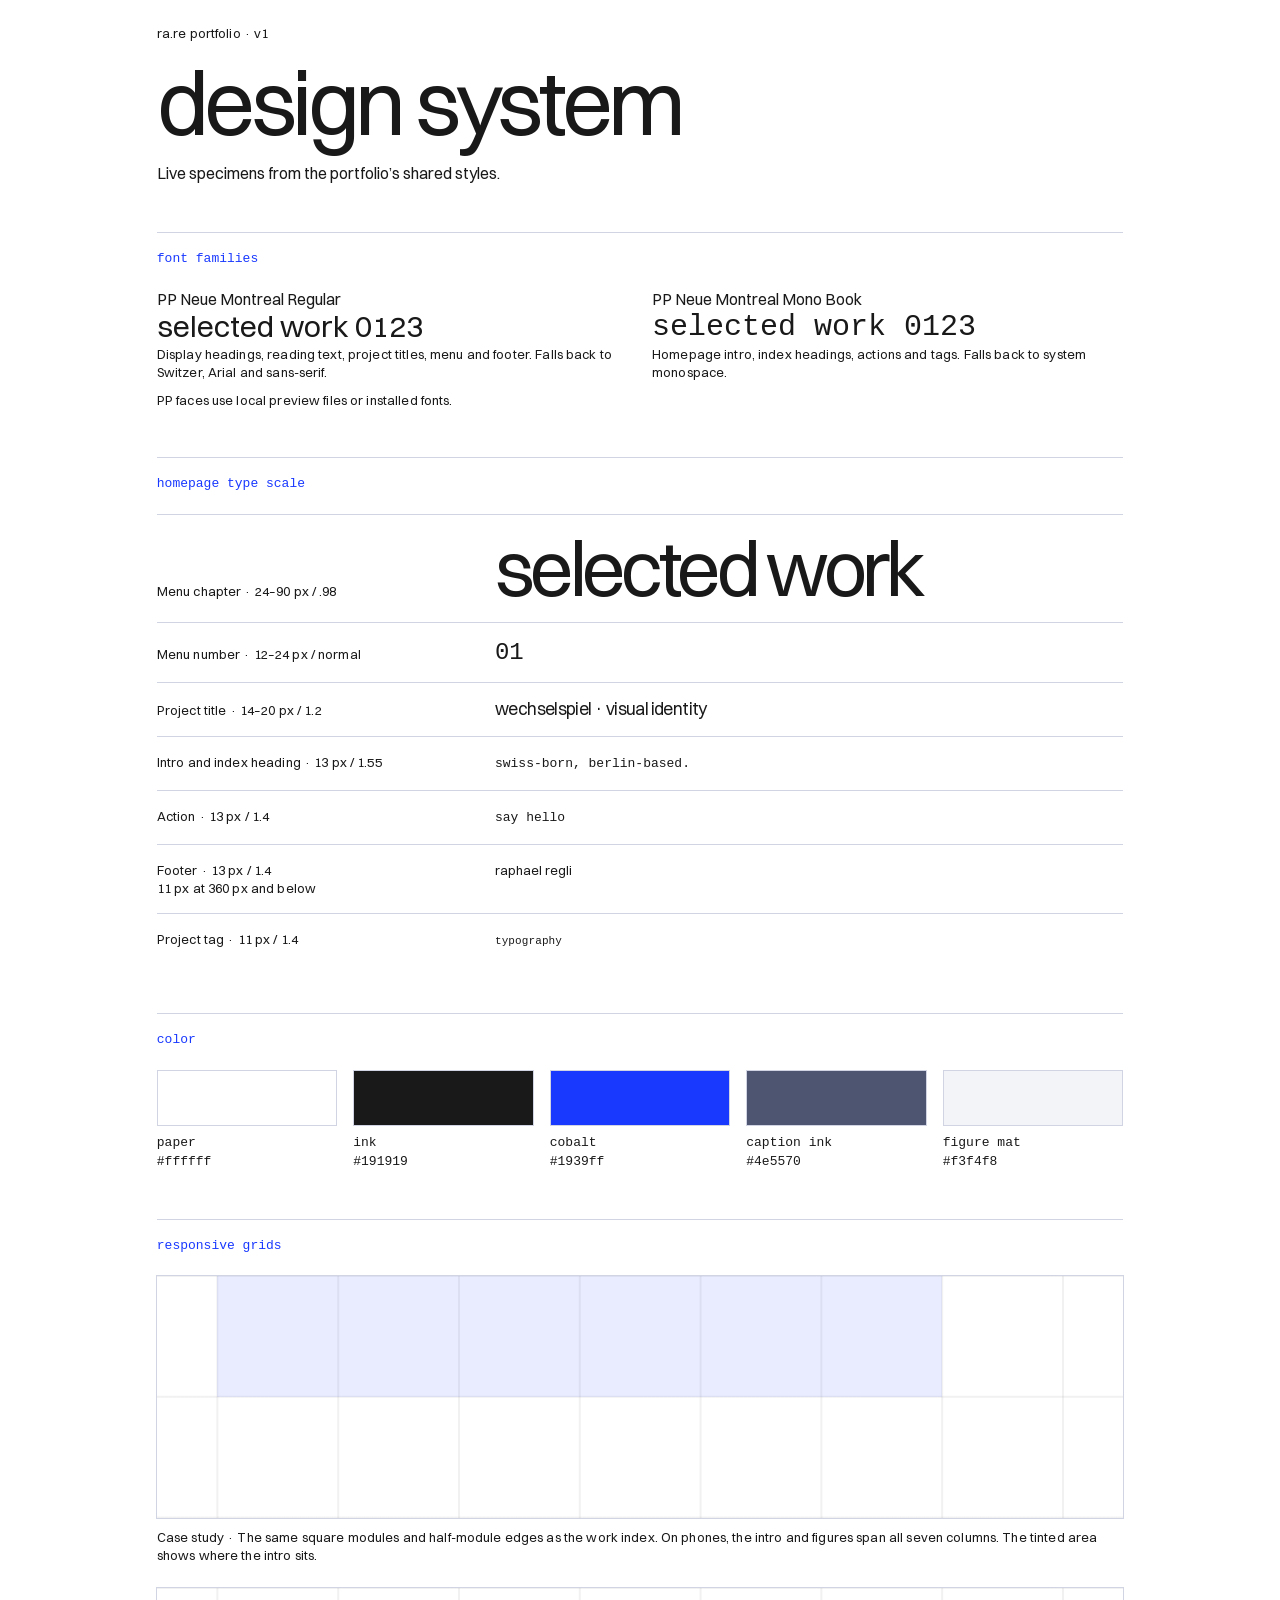
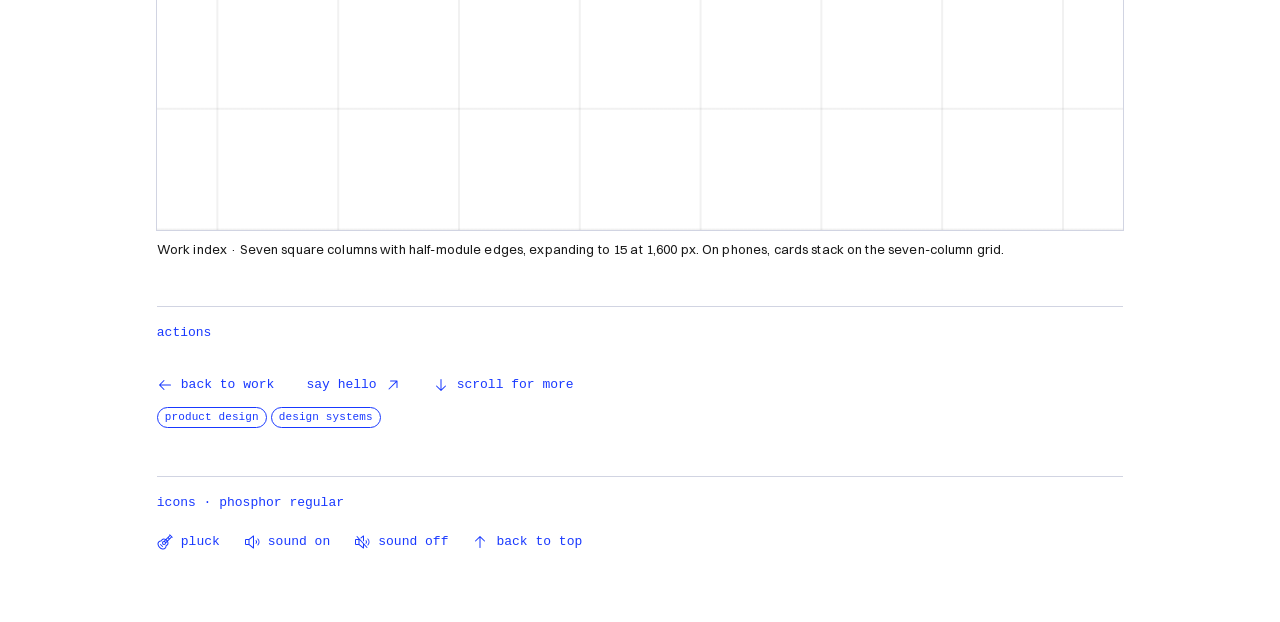
==== commit 0294ed1e: "Save portfolio grid and Montreal type system" ====
--- a/docs/design-system.html
+++ b/docs/design-system.html
@@ -1,19 +1,50 @@
 <!doctype html>
-<html lang="en" data-type="editorial">
+<html lang="en">
 <head>
 <meta charset="utf-8">
 <meta name="viewport" content="width=device-width, initial-scale=1">
 <title>ra.re portfolio design system v1</title>
-<link rel="stylesheet" href="./variants.css?v=63">
-<link rel="stylesheet" href="./content.css?v=2">
-<link rel="stylesheet" href="./catalog.css?v=20">
-<link rel="stylesheet" href="./work/case-study.css?v=5">
+<link rel="stylesheet" href="./variants.css?v=69">
+<link rel="stylesheet" href="./content.css?v=3">
+<link rel="stylesheet" href="./catalog.css?v=23">
+<link rel="stylesheet" href="./work/case-study.css?v=6">
 <style>
   .specimen { max-width: 1120px; padding-block: 24px 72px; }
   .specimen .work-case { padding-block: 0; }
   .specimen-section { border-top: 1px solid #d1d4e2; margin-top: 48px; padding-top: 16px; }
   .specimen-section > h2 { margin-bottom: 20px; color: var(--cobalt); font: 400 13px/1.55 var(--mono); }
-  .specimen .case-reading { margin-top: 16px; }
+  .type-families {
+    display: grid;
+    grid-template-columns: repeat(auto-fit, minmax(min(100%, 240px), 1fr));
+    gap: 24px;
+    margin: 0;
+  }
+  .type-families dd { margin: 0; }
+  .type-family-sample { margin-block: 12px; font-size: 30px; line-height: 1.15; }
+  .type-family-mono { font-family: var(--mono); }
+  .type-scale { margin: 0; }
+  .type-scale > div {
+    display: grid;
+    grid-template-columns: minmax(0, 1fr) minmax(0, 2fr);
+    align-items: baseline;
+    gap: 8px 24px;
+    padding-block: 16px;
+    border-top: 1px solid #d1d4e2;
+  }
+  .type-scale dd { margin: 0; overflow-wrap: anywhere; }
+  .type-menu-sample { font: var(--type-menu); letter-spacing: -.06em; }
+  .type-number-sample { font: var(--type-menu-number); }
+  .type-card-sample { font: var(--type-card-title); letter-spacing: -.035em; }
+  .type-index-sample { font: var(--type-index); }
+  .type-action-sample { font: var(--type-action); }
+  .type-footer-sample { font: var(--type-footer); }
+  .type-tag-sample { font: var(--type-tag); letter-spacing: .01em; }
+  @media (max-width: 560px) {
+    .type-scale > div { grid-template-columns: minmax(0, 1fr); }
+  }
+  @media (max-width: 360px) {
+    .type-footer-sample { font-size: 11px; }
+  }
   .specimen-actions { display: flex; flex-wrap: wrap; gap: 4px 32px; }
   .icon-samples { display: flex; flex-wrap: wrap; gap: 12px 24px; color: var(--cobalt); }
   .icon-samples > span { display: inline-flex; align-items: center; gap: 8px; font: 400 13px/1.4 var(--mono); }
@@ -21,9 +52,6 @@
   .swatches figure { margin: 0; }
   .swatch { display: block; min-height: 56px; background: var(--sample); border: 1px solid #d1d4e2; }
   .swatches figcaption { margin-top: 8px; font: 400 13px/1.4 var(--mono); }
-  .blue-comparison { display: grid; grid-template-columns: repeat(2, minmax(0, 1fr)); gap: 16px; margin-top: 24px; }
-  .blue-comparison .swatch { min-height: 96px; border: 0; }
-  .blue-comparison .cta { text-transform: lowercase; }
   .grid-specimen { container-type: inline-size; outline: 1px solid #d1d4e2; }
   .grid-specimen :is(.case-study, .work-index) { min-height: calc(2 * var(--module-size)); }
   .grid-specimen .case-study { padding-block: 0; }
@@ -40,11 +68,34 @@
     <p>Live specimens from the portfolio’s shared styles.</p>
   </header>
 
+  <section class="specimen-section" aria-labelledby="fonts-title">
+    <h2 id="fonts-title">font families</h2>
+    <dl class="type-families">
+      <div>
+        <dt>PP Neue Montreal Regular</dt>
+        <dd class="type-family-sample">selected work 0123</dd>
+        <dd class="micro">Display headings, reading text, project titles, menu and footer. Falls back to Switzer, Arial and sans-serif.</dd>
+      </div>
+      <div>
+        <dt>PP Neue Montreal Mono Book</dt>
+        <dd class="type-family-sample type-family-mono">selected work 0123</dd>
+        <dd class="micro">Homepage intro, index headings, actions and tags. Falls back to system monospace.</dd>
+      </div>
+    </dl>
+    <p class="grid-caption micro">PP faces use local preview files or installed fonts.</p>
+  </section>
+
   <section class="specimen-section" aria-labelledby="type-title">
-    <h2 id="type-title">type</h2>
-    <div class="work-case"><p>Case study lead in Neue Montreal or the configured sans fallback.</p></div>
-    <p class="case-reading">The title above uses Editorial New with Georgia as its fallback. Reading text is set at 18 px with a 1.55 line height.</p>
-    <p class="micro">Case caption · 13 px</p>
+    <h2 id="type-title">homepage type scale</h2>
+    <dl class="type-scale">
+      <div><dt class="micro">Menu chapter · 24–90 px / .98</dt><dd class="type-menu-sample">selected work</dd></div>
+      <div><dt class="micro">Menu number · 12–24 px / normal</dt><dd class="type-number-sample">01</dd></div>
+      <div><dt class="micro">Project title · 14–20 px / 1.2</dt><dd class="type-card-sample">wechselspiel · visual identity</dd></div>
+      <div><dt class="micro">Intro and index heading · 13 px / 1.55</dt><dd class="type-index-sample">swiss-born, berlin-based.</dd></div>
+      <div><dt class="micro">Action · 13 px / 1.4</dt><dd class="type-action-sample">say hello</dd></div>
+      <div><dt class="micro">Footer · 13 px / 1.4<br>11 px at 360 px and below</dt><dd class="type-footer-sample">raphael regli</dd></div>
+      <div><dt class="micro">Project tag · 11 px / 1.4</dt><dd class="type-tag-sample">typography</dd></div>
+    </dl>
   </section>
 
   <section class="specimen-section" aria-labelledby="color-title">
@@ -58,28 +109,12 @@
     </div>
   </section>
 
-  <section class="specimen-section" aria-labelledby="blue-comparison">
-    <h2 id="blue-comparison">cobalt comparison</h2>
-    <div class="swatches blue-comparison">
-      <figure style="--cobalt:#1939ff">
-        <span class="swatch" style="--sample:var(--cobalt)"></span>
-        <figcaption>#1939ff · current</figcaption>
-        <a class="cta" href="mailto:hello@ra-re.agency"><span>say hello</span><svg class="cta-icon" aria-hidden="true"><use href="./assets/interface-icons.svg?v=3#arrow-up-right"/></svg></a>
-      </figure>
-      <figure style="--cobalt:#1939ee">
-        <span class="swatch" style="--sample:var(--cobalt)"></span>
-        <figcaption>#1939ee · alternate</figcaption>
-        <a class="cta" href="mailto:hello@ra-re.agency"><span>say hello</span><svg class="cta-icon" aria-hidden="true"><use href="./assets/interface-icons.svg?v=3#arrow-up-right"/></svg></a>
-      </figure>
-    </div>
-  </section>
-
   <section class="specimen-section" aria-labelledby="grid-title">
     <h2 id="grid-title">responsive grids</h2>
     <div class="grid-specimen" aria-hidden="true">
       <div class="frame case-study"><div class="case-intro"></div></div>
     </div>
-    <p class="micro grid-caption">Case study · Seven square columns with half-module edges on desktop. Four edge-to-edge columns at 720 px and below. The tinted area shows where the intro sits.</p>
+    <p class="micro grid-caption">Case study · The same square modules and half-module edges as the work index. On phones, the intro and figures span all seven columns. The tinted area shows where the intro sits.</p>
     <div class="grid-specimen" aria-hidden="true"><div class="work-index"></div></div>
     <p class="micro grid-caption">Work index · Seven square columns with half-module edges, expanding to 15 at 1,600 px. On phones, cards stack on the seven-column grid.</p>
   </section>
--- a/docs/variants.css
+++ b/docs/variants.css
@@ -1,11 +1,16 @@
-@font-face{font-family:Geist;src:url('./assets/Geist.woff2') format('woff2');font-weight:400 600;font-display:swap}
 @font-face{font-family:"Neue Montreal Mono";src:url('./assets/local-fonts/PPNeueMontrealMono-Book.otf') format('opentype'),local("PPNeueMontrealMono-Book"),local("PP Neue Montreal Mono Book");font-weight:400;font-display:swap}
 @font-face{font-family:Switzer;src:url('./assets/Switzer-Regular.woff2') format('woff2');font-weight:400;font-display:swap}
-@font-face{font-family:Eiko;src:local('PPEiko-MediumItalic'),local('PP Eiko Medium Italic');font-style:italic;font-weight:500}
-@font-face{font-family:Editorial;src:url('./assets/local-fonts/PPEditorialNew-Regular.otf') format('opentype'),local('PPEditorialNew-Regular'),local('PP Editorial New Regular');font-weight:400}
 @font-face{font-family:Montreal;src:url('./assets/local-fonts/PPNeueMontreal-Regular.otf') format('opentype'),local('PPNeueMontreal-Regular'),local('PP Neue Montreal Regular');font-weight:400}
-:root{color-scheme:light;--ink:#191919;--cobalt:#1939ff;--margin:clamp(24px,6vw,100px);--sans:Geist,Switzer,Arial,sans-serif;--mono:"Neue Montreal Mono",ui-monospace,monospace;--micro:var(--mono);--case-face:Eiko,Georgia,serif;--case-style:italic;--case-weight:500}
-:root[data-type="editorial"]{--sans:Montreal,Switzer,Arial,sans-serif;--micro:var(--sans);--case-face:Editorial,Georgia,serif;--case-style:normal;--case-weight:400}
+:root{color-scheme:light;--ink:#191919;--cobalt:#1939ff;--margin:clamp(24px,6vw,100px);--sans:Montreal,Switzer,Arial,sans-serif;--mono:"Neue Montreal Mono",ui-monospace,monospace;--micro:var(--sans)}
+:root {
+  --type-menu: 400 clamp(24px, 6vw, 90px)/.98 var(--sans);
+  --type-menu-number: 400 clamp(12px, 2vw, 24px)/normal var(--mono);
+  --type-card-title: 400 clamp(14px, 1.35vw, 20px)/1.2 var(--sans);
+  --type-index: 400 13px/1.55 var(--mono);
+  --type-action: 400 13px/1.4 var(--mono);
+  --type-tag: 400 11px/1.4 var(--mono);
+  --type-footer: 400 13px/1.4 var(--sans);
+}
 *{box-sizing:border-box}
 [hidden]{display:none!important}
 body{margin:0;color:var(--ink);background:white;font-family:var(--sans)}
@@ -43,7 +48,7 @@
   #track:active{cursor:grabbing}
 }
 .ribbon-intro{padding-block:clamp(240px,60vh,720px) clamp(140px,27vh,360px);display:grid;justify-items:center;gap:20px;text-align:center;font-family:var(--mono)}
-.ribbon-intro{font:400 13px/1.55 var(--mono);scroll-margin-top:60px}
+.ribbon-intro{font:var(--type-index);scroll-margin-top:60px}
 .ribbon-intro h1{font:inherit}
 .ribbon-intro > p{max-width:48ch;text-wrap:balance}
 .ribbon-page{overflow-x:clip;text-transform:lowercase;--footer-edge:12px;--footer-row:44px}
@@ -87,12 +92,8 @@
 .micro{font:400 13px/1.4 var(--micro);letter-spacing:.01em}
 .case{padding-block:clamp(96px,13vw,184px)}
 .case-heading{margin-bottom:clamp(28px,5vw,72px)}
-.case-heading h2{margin-top:16px;font-family:var(--case-face);font-size:clamp(44px,9.2vw,132px);font-weight:var(--case-weight);font-style:var(--case-style);letter-spacing:-.055em;line-height:1}
+.case-heading h2{margin-top:16px;font-family:var(--sans);font-size:clamp(44px,9.2vw,132px);font-weight:400;font-style:normal;letter-spacing:-.055em;line-height:1}
 .case-art{background:var(--cobalt);color:white;min-height:clamp(260px,54vw,760px);display:grid;align-items:end;padding:clamp(16px,3vw,44px)}
-.type-preview{padding-block:24px 40px;font-size:14px}
-.type-preview fieldset{border:0;margin:0;padding:0}
-.type-preview label{display:inline-flex;align-items:center;gap:5px;min-height:44px;margin-right:12px}
-.font-status{font-size:13px;color:#555}
 @media(max-width:640px){
   :root{--margin:24px}
   .grid{grid-template-columns:1fr;row-gap:24px}
@@ -113,8 +114,9 @@
   z-index:2;
   padding-block:8px;
   background:transparent;
-  font:400 13px/1.4 var(--mono);
-}
+  font:var(--type-action);
+}
+.ribbon-page .hero-menu{width:100%}
 .hero-menu details{z-index:1}
 
 .menu-toggle-icon path {
@@ -146,7 +148,7 @@
   min-width:44px;
   min-height:44px;
   color:var(--cobalt);
-  font:400 13px/1.4 var(--mono);
+  font:var(--type-action);
   text-decoration:none;
   text-underline-offset:.24em;
 }
@@ -194,7 +196,7 @@
   padding-top:calc(60px + clamp(36px,6vw,88px));
 }
 .hero-note{
-  font:400 13px/1.55 var(--mono);
+  font:var(--type-index);
   color:#353541;
 }
 
@@ -228,13 +230,16 @@
 .case-study{
   position:relative;
   isolation:isolate;
-  --module-size:12.5cqw;
+}
+.work-index,
+.case-study,
+.work-case-page > .portfolio-footer{
+  --inner-columns:7;
+  --module-size:calc(100cqw / (var(--inner-columns) + 1));
   --grid-offset:calc(var(--module-size) / 2);
 }
 .work-index{
   container-type:inline-size;
-  --inner-columns:7;
-  --module-size:calc(100cqw / (var(--inner-columns) + 1));
   --panel-inset:.75px;
   --panel-padding:clamp(15px,1.65vw,30px);
   padding-block:0;
@@ -242,7 +247,7 @@
 }
 .work-index > .frame{
   width:100%;
-  padding:0 calc(var(--module-size) / 2);
+  padding:0 var(--grid-offset);
   grid-template-columns:repeat(var(--inner-columns),minmax(0,1fr));
   gap:0;
 }
@@ -299,7 +304,7 @@
   min-height:max(var(--module-size),calc(var(--footer-row) + 2 * var(--footer-edge)));
   padding-bottom:var(--footer-edge);
   color:var(--cobalt);
-  font:400 13px/1.4 Montreal,Switzer,Arial,sans-serif;
+  font:var(--type-footer);
 }
 .portfolio-footer p{
   grid-row:1;
@@ -328,7 +333,6 @@
   mask-image:linear-gradient(transparent,#000 min(11vw,104px),#000 calc(100% - var(--module-size)),transparent);
 }
 @media(max-width:720px){
-  .case-study{--module-size:25cqw;--grid-offset:0px}
   .work-index > .frame{
     grid-template-columns:repeat(var(--inner-columns),minmax(0,1fr));
     row-gap:0;
@@ -394,8 +398,10 @@
   .work-index .ribbon-intro{grid-column:1/-1}
 }
 @media(min-width:1600px){
-  .work-index{--inner-columns:15}
-  .work-index .footer-agency{grid-column:-3}
+  .work-index,
+  .case-study,
+  .work-case-page > .portfolio-footer{--inner-columns:15}
+  .portfolio-footer .footer-agency{grid-column:-3}
 }
 .work-grid-reveal > .work-overview{
   padding-top:var(--module-size);
--- a/docs/content.css
+++ b/docs/content.css
@@ -127,9 +127,9 @@
 
 .work-cover > span {
   position: relative;
-  font-family: var(--case-face);
-  font-style: var(--case-style);
-  font-weight: var(--case-weight);
+  font-family: var(--sans);
+  font-style: normal;
+  font-weight: 400;
   font-size: clamp(27px, 4.6vw, 76px);
   line-height: .95;
   letter-spacing: -.045em;
@@ -209,9 +209,9 @@
 .work-case { padding-block: clamp(28px, 6vw, 92px); }
 .work-case header { max-width: 72ch; }
 .work-case h1 {
-  font-family: var(--case-face);
-  font-style: var(--case-style);
-  font-weight: var(--case-weight);
+  font-family: var(--sans);
+  font-style: normal;
+  font-weight: 400;
   font-size: clamp(38px, 7vw, 100px);
   line-height: .99;
   letter-spacing: -.05em;
@@ -234,10 +234,10 @@
 
 .wechselspiel-case .case-heading h1 {
   margin-top: 16px;
-  font-family: var(--case-face);
+  font-family: var(--sans);
   font-size: clamp(44px, 9.2vw, 132px);
-  font-weight: var(--case-weight);
-  font-style: var(--case-style);
+  font-weight: 400;
+  font-style: normal;
   letter-spacing: -.055em;
   line-height: 1;
 }
--- a/docs/catalog.css
+++ b/docs/catalog.css
@@ -8,7 +8,7 @@
 .about-panel h1,
 .catalog .project-group > h2 {
   color: var(--cobalt);
-  font: 400 13px/1.55 var(--mono);
+  font: var(--type-index);
 }
 
 .back-to-top[hidden] { display: none; }
@@ -35,7 +35,7 @@
 }
 
 .work-index > .catalog {
-  padding: 0 0 var(--module-size);
+  padding: var(--module-size) 0;
 }
 
 .catalog .project-group {
@@ -47,9 +47,10 @@
   min-height: var(--module-size);
   display: flex;
   align-items: start;
-  width: calc(2 * var(--module-size));
+  width: var(--module-size);
   padding: var(--panel-padding);
-  margin: 0 0 0 var(--grid-offset);
+  margin: 0;
+  margin-inline-start: calc(var(--grid-offset) + 2 * var(--module-size));
   background: white;
   scroll-margin-top: 64px;
 }
@@ -134,9 +135,7 @@
   background: white;
   color: var(--ink);
   text-decoration: none;
-  font-size: clamp(14px, 1.35vw, 20px);
-  font-weight: 400;
-  line-height: 1.2;
+  font: var(--type-card-title);
 }
 
 .catalog .project-card-caption p {
@@ -155,7 +154,7 @@
   border-radius: 999px;
   background: white;
   color: var(--cobalt);
-  font: 400 11px/1.4 var(--mono);
+  font: var(--type-tag);
 }
 
 .catalog-diagram { background: #f3f4fc; color: var(--cobalt); }
@@ -179,7 +178,7 @@
 @media (min-width: 1600px) {
   .work-intro .about-panel { grid-column: 8 / -2; }
   .catalog .project-group > h2 {
-    margin-inline-start: calc(var(--grid-offset) + 4 * var(--module-size));
+    margin-inline-start: calc(var(--grid-offset) + 6 * var(--module-size));
   }
   #wechselspiel { --columns: 1 / 9; --rows: 1 / 6; }
   #design-daily { --columns: 10 / 18; --rows: 3 / 6; }
@@ -210,6 +209,7 @@
 
   .catalog .project-group > h2 {
     width: calc(4 * var(--module-size));
+    margin-inline-start: var(--grid-offset);
     padding-block: 0;
     align-items: center;
   }
--- a/docs/work/case-study.css
+++ b/docs/work/case-study.css
@@ -7,19 +7,18 @@
 }
 
 .work-case-page > .portfolio-footer {
-  --module-size: 12.5cqw;
   --footer-edge: 12px;
   --footer-row: 44px;
   width: 100%;
-  grid-template-columns: repeat(7, minmax(0, 1fr));
+  grid-template-columns: repeat(var(--inner-columns), minmax(0, 1fr));
   gap: 0;
-  padding-inline: 6.25cqw;
+  padding-inline: var(--grid-offset);
 }
 
 .case-study {
   --case-inset: clamp(16px, 2.5vw, 38px);
   display: grid;
-  grid-template-columns: repeat(7, minmax(0, 1fr));
+  grid-template-columns: repeat(var(--inner-columns), minmax(0, 1fr));
   align-items: start;
   row-gap: var(--module-size);
   width: 100%;
@@ -88,12 +87,12 @@
 
 .case-gallery {
   display: grid;
-  grid-template-columns: repeat(7, minmax(0, 1fr));
+  grid-template-columns: repeat(var(--inner-columns), minmax(0, 1fr));
   align-items: start;
 }
 
 .case-gallery > :first-child { grid-column: 1 / span 3; }
-.case-gallery > :nth-child(2) { grid-column: 5 / -1; }
+.case-gallery > :nth-child(2) { grid-column: -4 / -1; }
 .case-gallery > :only-child { grid-column: 1 / -1; }
 
 .case-study > .case-takeaway {
@@ -126,8 +125,15 @@
 }
 .case-study .wechselspiel-menu img { max-height: 76svh; object-fit: contain; }
 
+@media (min-width: 1600px) {
+  .case-study .case-intro { grid-column: 1 / span 12; }
+  .case-study :is(.case-reading, .case-takeaway) { grid-column: 1 / span 8; }
+  .case-gallery > :first-child { grid-column: 1 / span 7; }
+  .case-gallery > :nth-child(2) { grid-column: -8 / -1; }
+  .case-gallery > :only-child { grid-column: 1 / -1; }
+}
+
 @media (max-width: 720px) {
-  .case-study { grid-template-columns: repeat(4, minmax(0, 1fr)); }
   .case-study :is(.case-intro, .case-reading, .case-takeaway) { grid-column: 1 / -1; }
   .case-gallery { grid-template-columns: minmax(0, 1fr); row-gap: var(--module-size); }
   .case-gallery > :nth-child(n) { grid-column: 1 / -1; }
